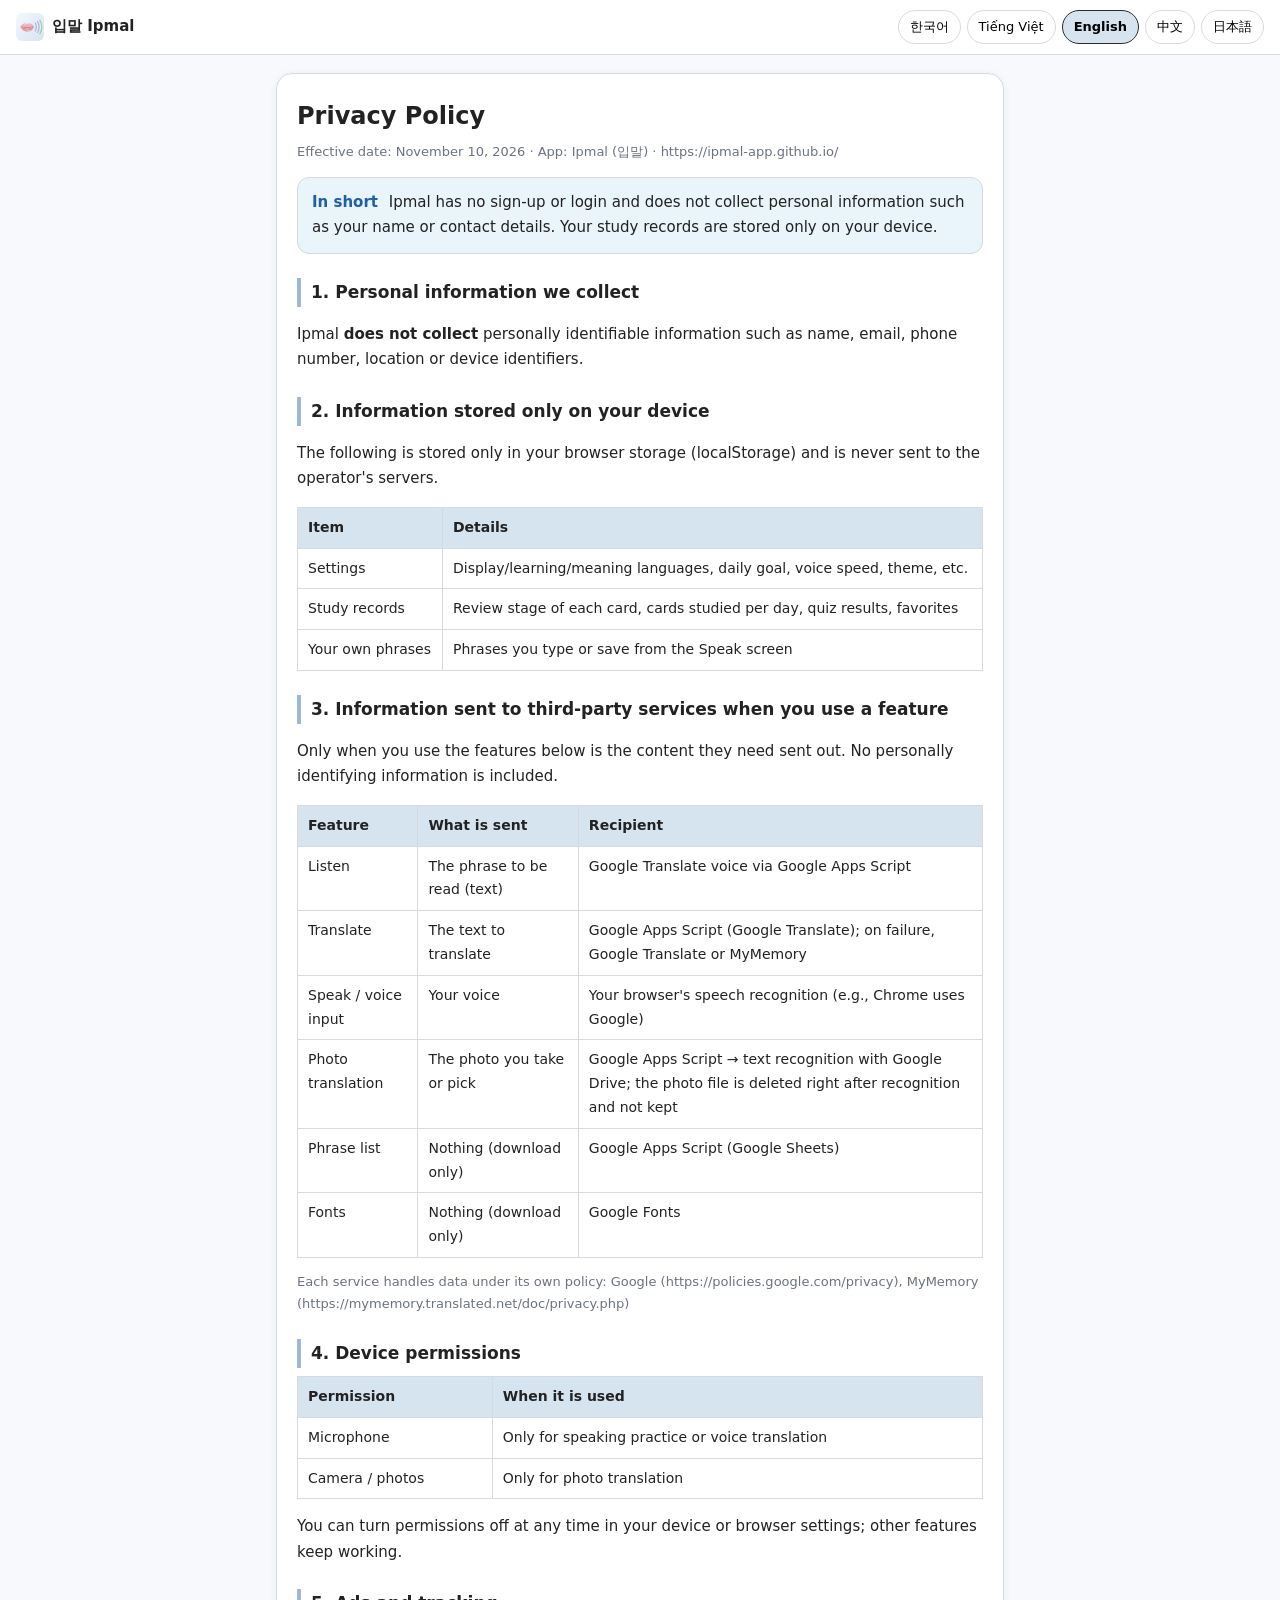
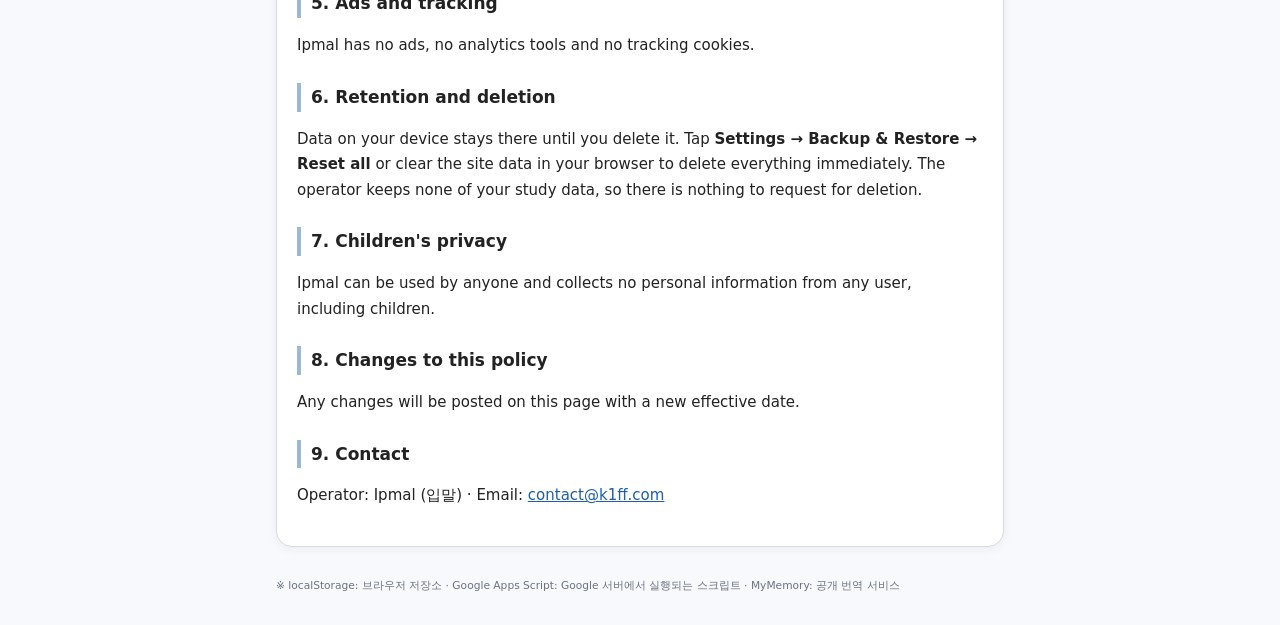
==== privacy.html @ 49c98808 "Add files via upload" ====
<!DOCTYPE html>
<html lang="ko">
<head>
<meta charset="UTF-8">
<meta name="viewport" content="width=device-width, initial-scale=1">
<meta name="referrer" content="no-referrer">
<title>입말 Ipmal — 개인정보처리방침 · Privacy Policy</title>
<link rel="icon" type="image/svg+xml" href="icons/icon.svg">
<link rel="stylesheet" href="css/doc.css">
</head>
<body>
<header class="doc-top">
  <a class="back" href="./#setup"><img src="icons/icon.svg" alt=""> 입말 Ipmal</a>
  <nav class="langs" id="langs">
    <button type="button" data-l="ko">한국어</button><button type="button" data-l="vi">Tiếng Việt</button><button type="button" data-l="en">English</button><button type="button" data-l="zh">中文</button><button type="button" data-l="ja">日本語</button>
  </nav>
</header>

<main>
<!-- ===================== 한국어 ===================== -->
<article lang="ko" data-l="ko">
  <h1>개인정보처리방침</h1>
  <p class="meta">시행일: 2026년 11월 10일 · 앱: 입말 (Ipmal) · https://ipmal-app.github.io/</p>
  <div class="sum"><b>한 줄 요약</b> 입말은 회원가입·로그인이 없고, 이름·연락처 같은 개인정보를 수집하지 않습니다. 학습 기록은 사용자의 기기 안에만 저장됩니다.</div>

  <h2>1. 수집하는 개인정보</h2>
  <p>입말은 이름, 이메일, 전화번호, 위치, 기기 식별자 등 개인을 식별할 수 있는 정보를 <b>수집하지 않습니다</b>.</p>

  <h2>2. 기기에만 저장되는 정보</h2>
  <p>아래 정보는 사용자의 브라우저 저장소(localStorage)에만 저장되며, 운영자 서버로 전송되지 않습니다.</p>
  <table><tr><th>항목</th><th>내용</th></tr>
    <tr><td>학습 설정</td><td>화면·학습·뜻 언어, 하루 목표, 음성 속도, 테마 등</td></tr>
    <tr><td>학습 기록</td><td>카드별 복습 단계, 날짜별 학습 수, 퀴즈 결과, 즐겨찾기</td></tr>
    <tr><td>직접 추가한 문장</td><td>사용자가 입력하거나 말하기 화면에서 저장한 문장</td></tr></table>

  <h2>3. 기능 사용 시 외부 서비스로 보내지는 정보</h2>
  <p>아래 기능을 사용할 때에만, 해당 기능에 필요한 내용이 외부 서비스로 전송됩니다. 개인을 식별하는 정보는 함께 보내지 않습니다.</p>
  <table><tr><th>기능</th><th>보내는 내용</th><th>받는 곳</th></tr>
    <tr><td>음성 듣기</td><td>읽어 줄 문장(텍스트)</td><td>Google Apps Script를 거쳐 Google 번역 음성</td></tr>
    <tr><td>번역</td><td>번역할 문장(텍스트)</td><td>Google Apps Script(Google 번역), 실패 시 Google 번역 또는 MyMemory 번역</td></tr>
    <tr><td>말하기·음성 입력</td><td>말한 음성</td><td>브라우저의 음성 인식 기능 (예: Chrome은 Google 음성 인식)</td></tr>
    <tr><td>사진 번역</td><td>촬영하거나 고른 사진</td><td>Google Apps Script → Google Drive 글자 인식. 인식 직후 사진 파일을 삭제하며 보관하지 않음</td></tr>
    <tr><td>문장 목록 받기</td><td>없음 (문장 목록만 내려받음)</td><td>Google Apps Script (Google 시트)</td></tr>
    <tr><td>글꼴</td><td>없음 (글꼴 파일만 내려받음)</td><td>Google Fonts</td></tr></table>
  <p class="note">각 외부 서비스의 정보 처리는 해당 회사의 방침을 따릅니다: Google 개인정보처리방침 (https://policies.google.com/privacy), MyMemory (https://mymemory.translated.net/doc/privacy.php)</p>

  <h2>4. 기기 권한</h2>
  <table><tr><th>권한</th><th>사용 시점</th></tr>
    <tr><td>마이크</td><td>말하기 연습, 음성으로 번역할 때만</td></tr>
    <tr><td>카메라·사진</td><td>사진 번역을 할 때만</td></tr></table>
  <p>권한은 언제든 기기·브라우저 설정에서 끌 수 있으며, 꺼도 다른 기능은 그대로 쓸 수 있습니다.</p>

  <h2>5. 광고·추적</h2>
  <p>입말에는 광고, 방문 분석 도구, 추적용 쿠키가 없습니다.</p>

  <h2>6. 보관 기간과 삭제</h2>
  <p>기기에 저장된 정보는 사용자가 지울 때까지 그 기기에 남아 있습니다. <b>설정 → 백업·복원 → 전체 초기화</b>를 누르거나 브라우저의 사이트 데이터를 지우면 즉시 모두 삭제됩니다. 운영자는 사용자의 학습 정보를 보관하지 않으므로 별도로 삭제를 요청할 필요가 없습니다.</p>

  <h2>7. 아동의 개인정보</h2>
  <p>입말은 누구나 이용할 수 있으며, 아동을 포함한 어떤 사용자의 개인정보도 수집하지 않습니다.</p>

  <h2>8. 방침의 변경</h2>
  <p>내용이 바뀌면 이 페이지에 새 시행일과 함께 게시합니다.</p>

  <h2>9. 문의</h2>
  <p>운영: 입말 (Ipmal) · 이메일: <a href="mailto:contact@k1ff.com">contact@k1ff.com</a></p>
</article>

<!-- ===================== Tiếng Việt ===================== -->
<article lang="vi" data-l="vi" hidden>
  <h1>Chính sách quyền riêng tư</h1>
  <p class="meta">Ngày hiệu lực: 10/11/2026 · Ứng dụng: Ipmal (입말) · https://ipmal-app.github.io/</p>
  <div class="sum"><b>Tóm tắt</b> Ipmal không cần đăng ký hay đăng nhập và không thu thập thông tin cá nhân như tên hay số điện thoại. Dữ liệu học chỉ lưu trên thiết bị của bạn.</div>

  <h2>1. Thông tin cá nhân được thu thập</h2>
  <p>Ipmal <b>không thu thập</b> thông tin nhận dạng cá nhân như tên, email, số điện thoại, vị trí hay mã thiết bị.</p>

  <h2>2. Thông tin chỉ lưu trên thiết bị</h2>
  <p>Các thông tin dưới đây chỉ được lưu trong bộ nhớ trình duyệt (localStorage) và không gửi tới máy chủ của nhà vận hành.</p>
  <table><tr><th>Mục</th><th>Nội dung</th></tr>
    <tr><td>Cài đặt học</td><td>Ngôn ngữ giao diện/học/nghĩa, mục tiêu mỗi ngày, tốc độ giọng nói, giao diện…</td></tr>
    <tr><td>Dữ liệu học</td><td>Mức ôn tập của từng thẻ, số thẻ học theo ngày, kết quả trắc nghiệm, mục yêu thích</td></tr>
    <tr><td>Câu tự thêm</td><td>Câu bạn nhập hoặc lưu từ màn hình Nói</td></tr></table>

  <h2>3. Thông tin gửi tới dịch vụ bên ngoài khi dùng tính năng</h2>
  <p>Chỉ khi bạn dùng các tính năng dưới đây, nội dung cần thiết mới được gửi đi. Không kèm thông tin nhận dạng cá nhân.</p>
  <table><tr><th>Tính năng</th><th>Nội dung gửi</th><th>Nơi nhận</th></tr>
    <tr><td>Nghe phát âm</td><td>Câu cần đọc (văn bản)</td><td>Giọng đọc Google Dịch qua Google Apps Script</td></tr>
    <tr><td>Dịch</td><td>Câu cần dịch (văn bản)</td><td>Google Apps Script (Google Dịch); nếu lỗi: Google Dịch hoặc MyMemory</td></tr>
    <tr><td>Nói · nhập bằng giọng</td><td>Giọng nói của bạn</td><td>Tính năng nhận dạng giọng nói của trình duyệt (ví dụ Chrome dùng Google)</td></tr>
    <tr><td>Dịch ảnh</td><td>Ảnh chụp hoặc ảnh chọn</td><td>Google Apps Script → nhận dạng chữ bằng Google Drive; xóa ảnh ngay sau khi nhận dạng, không lưu giữ</td></tr>
    <tr><td>Tải danh sách câu</td><td>Không gửi gì (chỉ tải về)</td><td>Google Apps Script (Google Sheets)</td></tr>
    <tr><td>Phông chữ</td><td>Không gửi gì (chỉ tải về)</td><td>Google Fonts</td></tr></table>
  <p class="note">Việc xử lý thông tin của từng dịch vụ tuân theo chính sách của công ty đó: Google (https://policies.google.com/privacy), MyMemory (https://mymemory.translated.net/doc/privacy.php)</p>

  <h2>4. Quyền trên thiết bị</h2>
  <table><tr><th>Quyền</th><th>Khi nào dùng</th></tr>
    <tr><td>Micro</td><td>Chỉ khi luyện nói hoặc dịch bằng giọng nói</td></tr>
    <tr><td>Camera · Ảnh</td><td>Chỉ khi dịch ảnh</td></tr></table>
  <p>Bạn có thể tắt quyền bất cứ lúc nào trong cài đặt thiết bị/trình duyệt; các tính năng khác vẫn dùng bình thường.</p>

  <h2>5. Quảng cáo · theo dõi</h2>
  <p>Ipmal không có quảng cáo, công cụ phân tích truy cập hay cookie theo dõi.</p>

  <h2>6. Thời gian lưu và xóa</h2>
  <p>Dữ liệu trên thiết bị được giữ cho đến khi bạn xóa. Nhấn <b>Cài đặt → Sao lưu · Khôi phục → Đặt lại tất cả</b> hoặc xóa dữ liệu trang web của trình duyệt để xóa ngay toàn bộ. Nhà vận hành không lưu dữ liệu học của bạn nên không cần yêu cầu xóa riêng.</p>

  <h2>7. Thông tin của trẻ em</h2>
  <p>Ai cũng có thể dùng Ipmal, và ứng dụng không thu thập thông tin cá nhân của bất kỳ ai, kể cả trẻ em.</p>

  <h2>8. Thay đổi chính sách</h2>
  <p>Khi có thay đổi, chúng tôi sẽ đăng tại trang này kèm ngày hiệu lực mới.</p>

  <h2>9. Liên hệ</h2>
  <p>Vận hành: Ipmal (입말) · Email: <a href="mailto:contact@k1ff.com">contact@k1ff.com</a></p>
</article>

<!-- ===================== English ===================== -->
<article lang="en" data-l="en" hidden>
  <h1>Privacy Policy</h1>
  <p class="meta">Effective date: November 10, 2026 · App: Ipmal (입말) · https://ipmal-app.github.io/</p>
  <div class="sum"><b>In short</b> Ipmal has no sign-up or login and does not collect personal information such as your name or contact details. Your study records are stored only on your device.</div>

  <h2>1. Personal information we collect</h2>
  <p>Ipmal <b>does not collect</b> personally identifiable information such as name, email, phone number, location or device identifiers.</p>

  <h2>2. Information stored only on your device</h2>
  <p>The following is stored only in your browser storage (localStorage) and is never sent to the operator's servers.</p>
  <table><tr><th>Item</th><th>Details</th></tr>
    <tr><td>Settings</td><td>Display/learning/meaning languages, daily goal, voice speed, theme, etc.</td></tr>
    <tr><td>Study records</td><td>Review stage of each card, cards studied per day, quiz results, favorites</td></tr>
    <tr><td>Your own phrases</td><td>Phrases you type or save from the Speak screen</td></tr></table>

  <h2>3. Information sent to third-party services when you use a feature</h2>
  <p>Only when you use the features below is the content they need sent out. No personally identifying information is included.</p>
  <table><tr><th>Feature</th><th>What is sent</th><th>Recipient</th></tr>
    <tr><td>Listen</td><td>The phrase to be read (text)</td><td>Google Translate voice via Google Apps Script</td></tr>
    <tr><td>Translate</td><td>The text to translate</td><td>Google Apps Script (Google Translate); on failure, Google Translate or MyMemory</td></tr>
    <tr><td>Speak / voice input</td><td>Your voice</td><td>Your browser's speech recognition (e.g., Chrome uses Google)</td></tr>
    <tr><td>Photo translation</td><td>The photo you take or pick</td><td>Google Apps Script → text recognition with Google Drive; the photo file is deleted right after recognition and not kept</td></tr>
    <tr><td>Phrase list</td><td>Nothing (download only)</td><td>Google Apps Script (Google Sheets)</td></tr>
    <tr><td>Fonts</td><td>Nothing (download only)</td><td>Google Fonts</td></tr></table>
  <p class="note">Each service handles data under its own policy: Google (https://policies.google.com/privacy), MyMemory (https://mymemory.translated.net/doc/privacy.php)</p>

  <h2>4. Device permissions</h2>
  <table><tr><th>Permission</th><th>When it is used</th></tr>
    <tr><td>Microphone</td><td>Only for speaking practice or voice translation</td></tr>
    <tr><td>Camera / photos</td><td>Only for photo translation</td></tr></table>
  <p>You can turn permissions off at any time in your device or browser settings; other features keep working.</p>

  <h2>5. Ads and tracking</h2>
  <p>Ipmal has no ads, no analytics tools and no tracking cookies.</p>

  <h2>6. Retention and deletion</h2>
  <p>Data on your device stays there until you delete it. Tap <b>Settings → Backup &amp; Restore → Reset all</b> or clear the site data in your browser to delete everything immediately. The operator keeps none of your study data, so there is nothing to request for deletion.</p>

  <h2>7. Children's privacy</h2>
  <p>Ipmal can be used by anyone and collects no personal information from any user, including children.</p>

  <h2>8. Changes to this policy</h2>
  <p>Any changes will be posted on this page with a new effective date.</p>

  <h2>9. Contact</h2>
  <p>Operator: Ipmal (입말) · Email: <a href="mailto:contact@k1ff.com">contact@k1ff.com</a></p>
</article>

<!-- ===================== 中文 ===================== -->
<article lang="zh" data-l="zh" hidden>
  <h1>隐私政策</h1>
  <p class="meta">生效日期：2026年11月10日 · 应用：Ipmal（입말）· https://ipmal-app.github.io/</p>
  <div class="sum"><b>摘要</b> Ipmal 无需注册或登录，不收集姓名、联系方式等个人信息。学习记录只保存在您的设备上。</div>

  <h2>1. 收集的个人信息</h2>
  <p>Ipmal <b>不收集</b>姓名、电子邮箱、电话号码、位置、设备标识等可识别个人身份的信息。</p>

  <h2>2. 仅保存在设备上的信息</h2>
  <p>以下信息只保存在浏览器存储（localStorage）中，不会发送到运营方服务器。</p>
  <table><tr><th>项目</th><th>内容</th></tr>
    <tr><td>学习设置</td><td>界面/学习/释义语言、每日目标、语速、主题等</td></tr>
    <tr><td>学习记录</td><td>每张卡片的复习阶段、每日学习数量、测验结果、收藏</td></tr>
    <tr><td>自行添加的句子</td><td>您输入或在“说话”页面保存的句子</td></tr></table>

  <h2>3. 使用功能时发送给外部服务的信息</h2>
  <p>仅在使用以下功能时，才会发送该功能所需的内容，不附带任何可识别个人身份的信息。</p>
  <table><tr><th>功能</th><th>发送内容</th><th>接收方</th></tr>
    <tr><td>听发音</td><td>要朗读的句子（文本）</td><td>经 Google Apps Script 调用 Google 翻译语音</td></tr>
    <tr><td>翻译</td><td>要翻译的文本</td><td>Google Apps Script（Google 翻译）；失败时为 Google 翻译或 MyMemory</td></tr>
    <tr><td>说话 · 语音输入</td><td>您的语音</td><td>浏览器自带的语音识别（如 Chrome 使用 Google）</td></tr>
    <tr><td>拍照翻译</td><td>拍摄或选择的照片</td><td>Google Apps Script → Google Drive 文字识别；识别后立即删除照片，不予保存</td></tr>
    <tr><td>获取句子列表</td><td>无（仅下载）</td><td>Google Apps Script（Google 表格）</td></tr>
    <tr><td>字体</td><td>无（仅下载）</td><td>Google Fonts</td></tr></table>
  <p class="note">各服务按其自身政策处理信息：Google（https://policies.google.com/privacy）、MyMemory（https://mymemory.translated.net/doc/privacy.php）</p>

  <h2>4. 设备权限</h2>
  <table><tr><th>权限</th><th>使用时机</th></tr>
    <tr><td>麦克风</td><td>仅在说话练习或语音翻译时</td></tr>
    <tr><td>相机 · 照片</td><td>仅在拍照翻译时</td></tr></table>
  <p>您可随时在设备或浏览器设置中关闭权限，其他功能仍可正常使用。</p>

  <h2>5. 广告 · 跟踪</h2>
  <p>Ipmal 没有广告、访问分析工具或跟踪 Cookie。</p>

  <h2>6. 保存期限与删除</h2>
  <p>设备上的信息会一直保留，直到您删除。点击<b>设置 → 备份·恢复 → 全部重置</b>或清除浏览器的网站数据，即可立即全部删除。运营方不保存您的学习信息，因此无需另行申请删除。</p>

  <h2>7. 儿童隐私</h2>
  <p>任何人都可以使用 Ipmal，本应用不收集包括儿童在内的任何用户的个人信息。</p>

  <h2>8. 政策变更</h2>
  <p>如有变更，将在本页面公布并注明新的生效日期。</p>

  <h2>9. 联系方式</h2>
  <p>运营：Ipmal（입말）· 邮箱：<a href="mailto:contact@k1ff.com">contact@k1ff.com</a></p>
</article>

<!-- ===================== 日本語 ===================== -->
<article lang="ja" data-l="ja" hidden>
  <h1>プライバシーポリシー</h1>
  <p class="meta">施行日：2026年11月10日 · アプリ：Ipmal（입말）· https://ipmal-app.github.io/</p>
  <div class="sum"><b>要約</b> Ipmalは会員登録・ログインがなく、氏名や連絡先などの個人情報を収集しません。学習記録はお使いの端末内にのみ保存されます。</div>

  <h2>1. 収集する個人情報</h2>
  <p>Ipmalは氏名、メールアドレス、電話番号、位置情報、端末識別子など、個人を特定できる情報を<b>収集しません</b>。</p>

  <h2>2. 端末にのみ保存される情報</h2>
  <p>以下の情報はブラウザのストレージ（localStorage）にのみ保存され、運営者のサーバーには送信されません。</p>
  <table><tr><th>項目</th><th>内容</th></tr>
    <tr><td>学習設定</td><td>表示・学習・意味の言語、1日の目標、音声速度、テーマなど</td></tr>
    <tr><td>学習記録</td><td>カードごとの復習段階、日別の学習数、クイズ結果、お気に入り</td></tr>
    <tr><td>自分で追加した文</td><td>入力した文や「話す」画面で保存した文</td></tr></table>

  <h2>3. 機能利用時に外部サービスへ送られる情報</h2>
  <p>以下の機能を使うときだけ、その機能に必要な内容が送信されます。個人を特定する情報は含まれません。</p>
  <table><tr><th>機能</th><th>送信内容</th><th>送信先</th></tr>
    <tr><td>音声を聞く</td><td>読み上げる文（テキスト）</td><td>Google Apps Script 経由の Google 翻訳音声</td></tr>
    <tr><td>翻訳</td><td>翻訳する文（テキスト）</td><td>Google Apps Script（Google 翻訳）、失敗時は Google 翻訳または MyMemory</td></tr>
    <tr><td>話す・音声入力</td><td>話した音声</td><td>ブラウザの音声認識機能（例：Chrome は Google）</td></tr>
    <tr><td>写真翻訳</td><td>撮影または選択した写真</td><td>Google Apps Script → Google Drive の文字認識。認識直後に写真ファイルを削除し、保管しません</td></tr>
    <tr><td>文リストの取得</td><td>なし（ダウンロードのみ）</td><td>Google Apps Script（Google スプレッドシート）</td></tr>
    <tr><td>フォント</td><td>なし（ダウンロードのみ）</td><td>Google Fonts</td></tr></table>
  <p class="note">各サービスでの情報の取り扱いは、それぞれの方針に従います：Google（https://policies.google.com/privacy）、MyMemory（https://mymemory.translated.net/doc/privacy.php）</p>

  <h2>4. 端末の権限</h2>
  <table><tr><th>権限</th><th>使う場面</th></tr>
    <tr><td>マイク</td><td>話す練習、音声で翻訳するときのみ</td></tr>
    <tr><td>カメラ・写真</td><td>写真翻訳のときのみ</td></tr></table>
  <p>権限は端末・ブラウザの設定からいつでもオフにでき、ほかの機能はそのまま使えます。</p>

  <h2>5. 広告・トラッキング</h2>
  <p>Ipmalには広告、アクセス解析ツール、トラッキング用Cookieはありません。</p>

  <h2>6. 保存期間と削除</h2>
  <p>端末に保存された情報は、削除するまでその端末に残ります。<b>設定 → バックアップ・復元 → すべて初期化</b>を押すか、ブラウザのサイトデータを消去すると、すぐにすべて削除されます。運営者は学習情報を保管していないため、別途削除を依頼する必要はありません。</p>

  <h2>7. 子どもの個人情報</h2>
  <p>Ipmalは誰でも利用でき、子どもを含むどの利用者の個人情報も収集しません。</p>

  <h2>8. ポリシーの変更</h2>
  <p>変更がある場合は、新しい施行日とともにこのページに掲載します。</p>

  <h2>9. お問い合わせ</h2>
  <p>運営：Ipmal（입말）· メール：<a href="mailto:contact@k1ff.com">contact@k1ff.com</a></p>
</article>
</main>

<footer class="doc-foot">※ localStorage: 브라우저 저장소 · Google Apps Script: Google 서버에서 실행되는 스크립트 · MyMemory: 공개 번역 서비스</footer>
<script src="js/privacy.js"></script>
</body>
</html>
---- css/doc.css ----
/* 입말 문서 페이지 (개인정보처리방침) — 파스텔, 원색 미사용 */
:root { --bg: #F7F9FC; --card: #FFFFFF; --soft: #F1F4F8; --line: #D5DAE1; --line-strong: #2B2B2B; --text: #222222; --sub: #6B7280; --blue: #1F5FA8; --p-blue: #D6E4F0; --p-blue2: #EAF4FB; }
* { box-sizing: border-box; }
body { margin: 0; background: var(--bg); color: var(--text); line-height: 1.7; font-size: 15px;
  font-family: 'Noto Sans KR', 'Noto Sans SC', 'Noto Sans JP', system-ui, -apple-system, 'Malgun Gothic', sans-serif; }
.doc-top { position: sticky; top: 0; z-index: 2; background: rgba(255, 255, 255, .9); backdrop-filter: blur(8px); border-bottom: 1px solid var(--line);
  padding: 10px 16px; display: flex; flex-wrap: wrap; align-items: center; justify-content: space-between; gap: 8px; }
.back { display: inline-flex; align-items: center; gap: 8px; color: var(--text); text-decoration: none; font-weight: 700; }
.back img { width: 28px; height: 28px; }
.langs { display: flex; flex-wrap: wrap; gap: 6px; }
.langs button { padding: 5px 11px; border-radius: 999px; border: 1px solid var(--line); background: var(--card); cursor: pointer; font: inherit; font-size: 13px; }
.langs button.on { background: var(--p-blue); border-color: var(--line-strong); font-weight: 700; }
main { max-width: 760px; margin: 0 auto; padding: 18px 16px 30px; }
article { background: var(--card); border: 1px solid var(--line); border-radius: 16px; padding: 22px 20px; box-shadow: 0 2px 10px rgba(30, 50, 80, .06); }
h1 { font-size: 24px; margin: 0 0 4px; }
h2 { font-size: 17px; margin: 24px 0 8px; padding-left: 10px; border-left: 4px solid #9DB8D6; }
.meta { color: var(--sub); font-size: 13px; margin: 0 0 14px; word-break: break-all; }
.sum { background: var(--p-blue2); border: 1px solid var(--line); border-radius: 12px; padding: 12px 14px; }
.sum b { color: var(--blue); margin-right: 6px; }
table { width: 100%; border-collapse: collapse; margin: 8px 0; font-size: 14px; }
th, td { border: 1px solid var(--line); padding: 8px 10px; text-align: left; vertical-align: top; }
th { background: var(--p-blue); font-weight: 700; white-space: nowrap; }
.note { color: var(--sub); font-size: 13px; word-break: break-all; }
a { color: var(--blue); }
.doc-foot { max-width: 760px; margin: 0 auto; padding: 0 16px 30px; color: var(--sub); font-size: 8pt; }
@media (max-width: 520px) { article { padding: 18px 14px; } th, td { padding: 6px 7px; font-size: 13px; } }
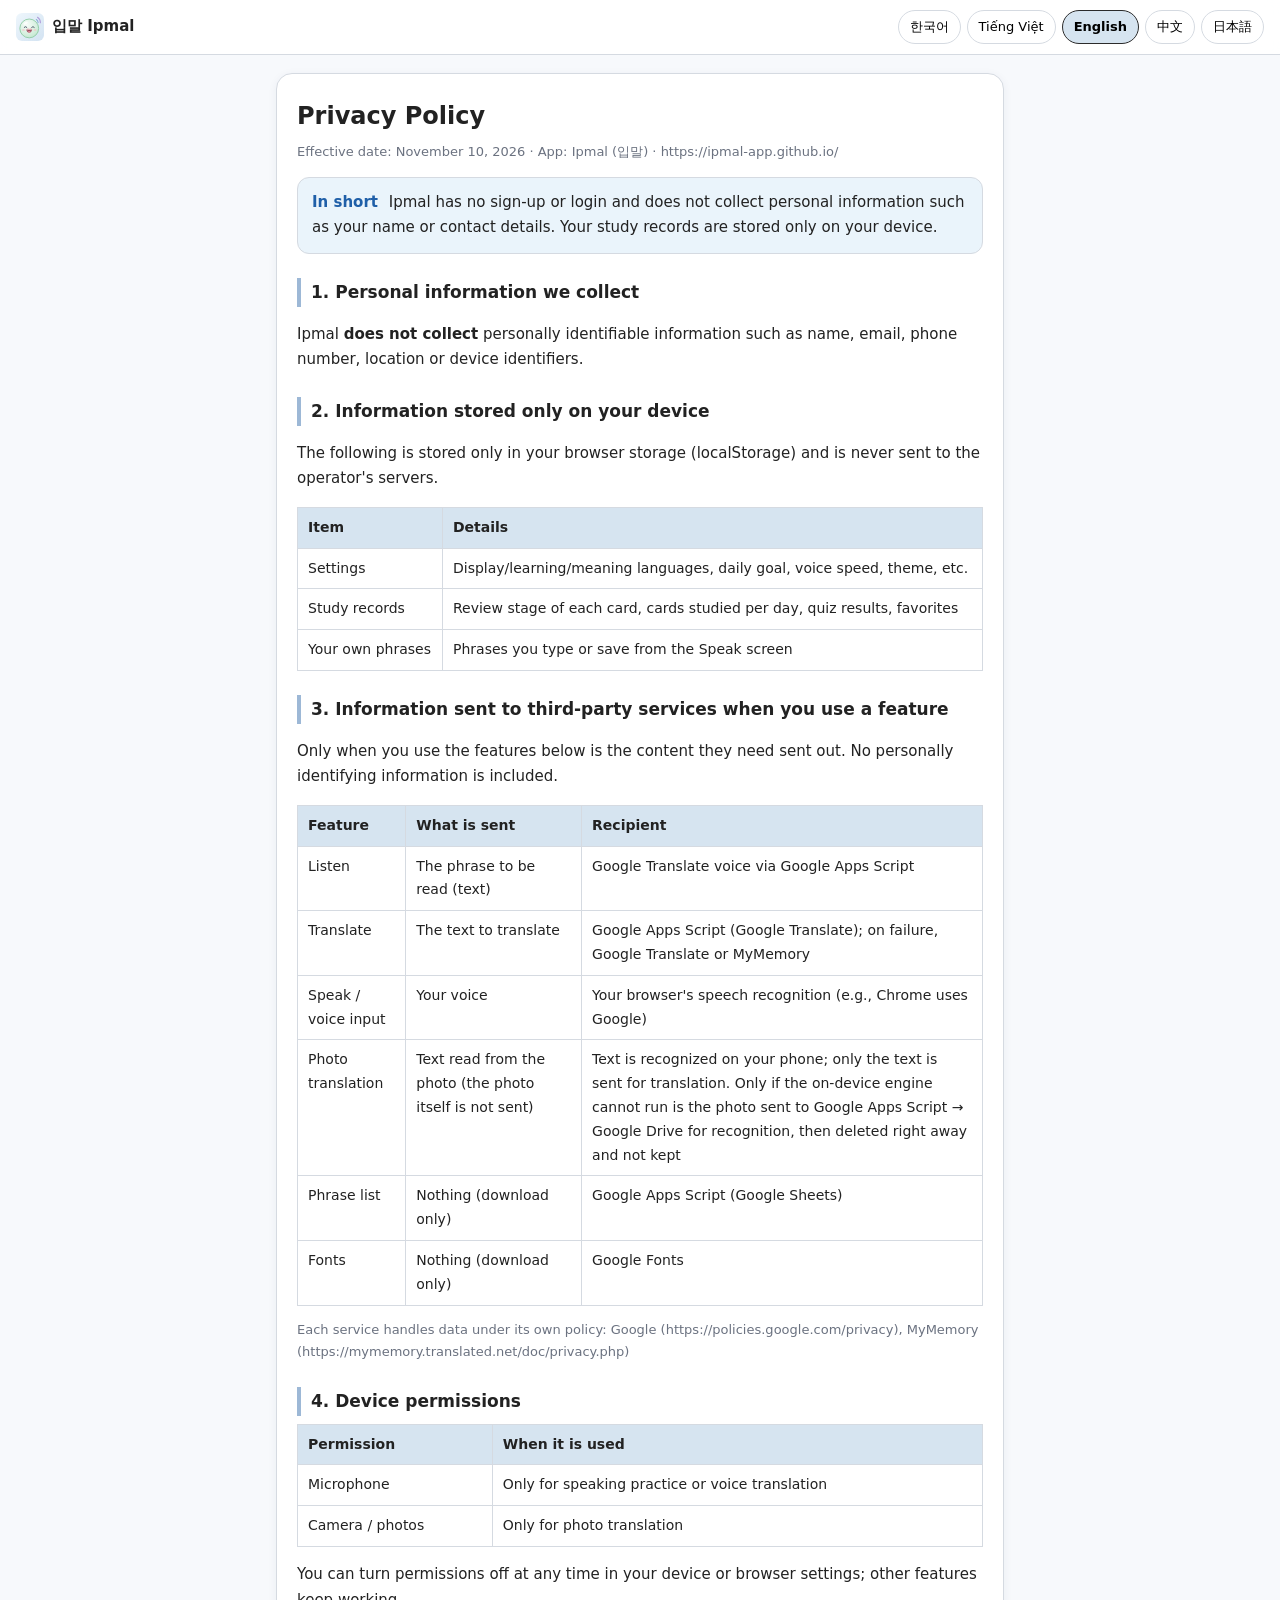
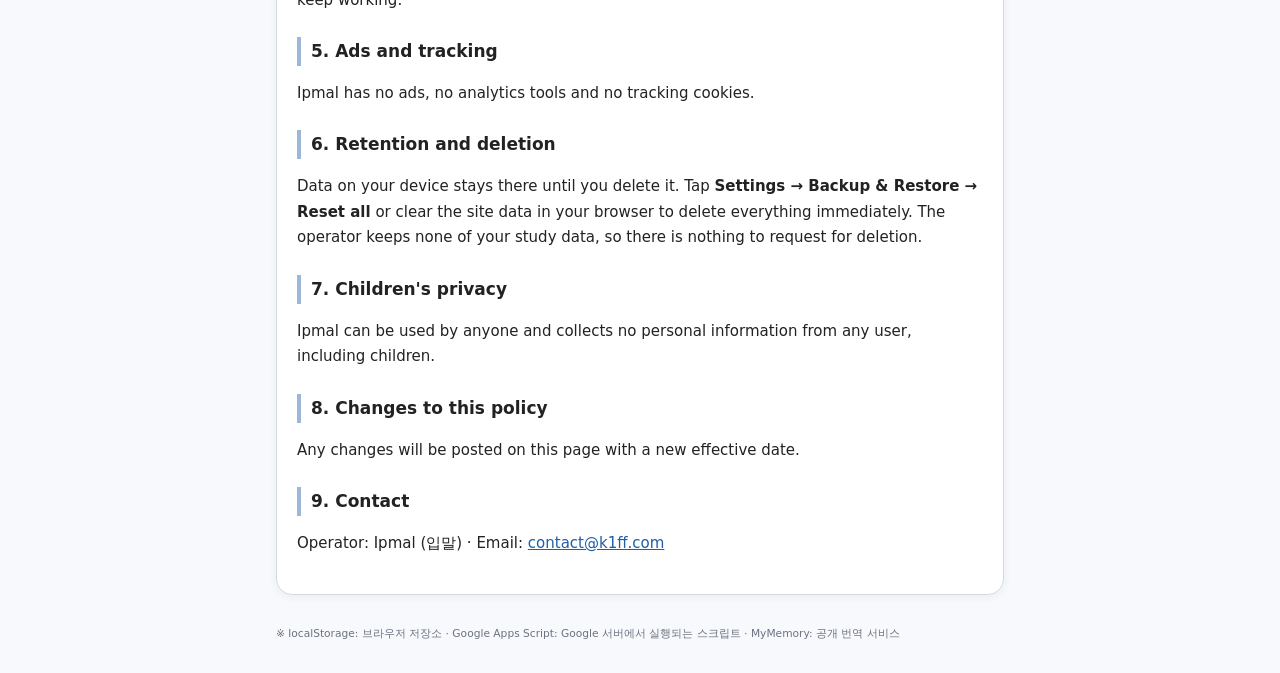
==== commit 0c3eef95: "Add files via upload" ====
--- a/privacy.html
+++ b/privacy.html
@@ -39,7 +39,7 @@
     <tr><td>음성 듣기</td><td>읽어 줄 문장(텍스트)</td><td>Google Apps Script를 거쳐 Google 번역 음성</td></tr>
     <tr><td>번역</td><td>번역할 문장(텍스트)</td><td>Google Apps Script(Google 번역), 실패 시 Google 번역 또는 MyMemory 번역</td></tr>
     <tr><td>말하기·음성 입력</td><td>말한 음성</td><td>브라우저의 음성 인식 기능 (예: Chrome은 Google 음성 인식)</td></tr>
-    <tr><td>사진 번역</td><td>촬영하거나 고른 사진</td><td>Google Apps Script → Google Drive 글자 인식. 인식 직후 사진 파일을 삭제하며 보관하지 않음</td></tr>
+    <tr><td>사진 번역</td><td>사진에서 읽은 글자(사진 자체는 보내지 않음)</td><td>글자 인식은 휴대폰 안에서 처리. 읽은 글자만 번역에 사용. 기기에서 인식 엔진을 못 쓰는 경우에 한해 사진을 Google Apps Script → Google Drive 글자 인식으로 보내고, 인식 직후 삭제하며 보관하지 않음</td></tr>
     <tr><td>문장 목록 받기</td><td>없음 (문장 목록만 내려받음)</td><td>Google Apps Script (Google 시트)</td></tr>
     <tr><td>글꼴</td><td>없음 (글꼴 파일만 내려받음)</td><td>Google Fonts</td></tr></table>
   <p class="note">각 외부 서비스의 정보 처리는 해당 회사의 방침을 따릅니다: Google 개인정보처리방침 (https://policies.google.com/privacy), MyMemory (https://mymemory.translated.net/doc/privacy.php)</p>
@@ -88,7 +88,7 @@
     <tr><td>Nghe phát âm</td><td>Câu cần đọc (văn bản)</td><td>Giọng đọc Google Dịch qua Google Apps Script</td></tr>
     <tr><td>Dịch</td><td>Câu cần dịch (văn bản)</td><td>Google Apps Script (Google Dịch); nếu lỗi: Google Dịch hoặc MyMemory</td></tr>
     <tr><td>Nói · nhập bằng giọng</td><td>Giọng nói của bạn</td><td>Tính năng nhận dạng giọng nói của trình duyệt (ví dụ Chrome dùng Google)</td></tr>
-    <tr><td>Dịch ảnh</td><td>Ảnh chụp hoặc ảnh chọn</td><td>Google Apps Script → nhận dạng chữ bằng Google Drive; xóa ảnh ngay sau khi nhận dạng, không lưu giữ</td></tr>
+    <tr><td>Dịch ảnh</td><td>Chữ đọc được từ ảnh (không gửi ảnh)</td><td>Nhận dạng chữ ngay trên điện thoại; chỉ gửi chữ để dịch. Chỉ khi máy không chạy được bộ nhận dạng, ảnh mới được gửi tới Google Apps Script → Google Drive để nhận dạng, xóa ngay sau đó và không lưu giữ</td></tr>
     <tr><td>Tải danh sách câu</td><td>Không gửi gì (chỉ tải về)</td><td>Google Apps Script (Google Sheets)</td></tr>
     <tr><td>Phông chữ</td><td>Không gửi gì (chỉ tải về)</td><td>Google Fonts</td></tr></table>
   <p class="note">Việc xử lý thông tin của từng dịch vụ tuân theo chính sách của công ty đó: Google (https://policies.google.com/privacy), MyMemory (https://mymemory.translated.net/doc/privacy.php)</p>
@@ -137,7 +137,7 @@
     <tr><td>Listen</td><td>The phrase to be read (text)</td><td>Google Translate voice via Google Apps Script</td></tr>
     <tr><td>Translate</td><td>The text to translate</td><td>Google Apps Script (Google Translate); on failure, Google Translate or MyMemory</td></tr>
     <tr><td>Speak / voice input</td><td>Your voice</td><td>Your browser's speech recognition (e.g., Chrome uses Google)</td></tr>
-    <tr><td>Photo translation</td><td>The photo you take or pick</td><td>Google Apps Script → text recognition with Google Drive; the photo file is deleted right after recognition and not kept</td></tr>
+    <tr><td>Photo translation</td><td>Text read from the photo (the photo itself is not sent)</td><td>Text is recognized on your phone; only the text is sent for translation. Only if the on-device engine cannot run is the photo sent to Google Apps Script → Google Drive for recognition, then deleted right away and not kept</td></tr>
     <tr><td>Phrase list</td><td>Nothing (download only)</td><td>Google Apps Script (Google Sheets)</td></tr>
     <tr><td>Fonts</td><td>Nothing (download only)</td><td>Google Fonts</td></tr></table>
   <p class="note">Each service handles data under its own policy: Google (https://policies.google.com/privacy), MyMemory (https://mymemory.translated.net/doc/privacy.php)</p>
@@ -186,7 +186,7 @@
     <tr><td>听发音</td><td>要朗读的句子（文本）</td><td>经 Google Apps Script 调用 Google 翻译语音</td></tr>
     <tr><td>翻译</td><td>要翻译的文本</td><td>Google Apps Script（Google 翻译）；失败时为 Google 翻译或 MyMemory</td></tr>
     <tr><td>说话 · 语音输入</td><td>您的语音</td><td>浏览器自带的语音识别（如 Chrome 使用 Google）</td></tr>
-    <tr><td>拍照翻译</td><td>拍摄或选择的照片</td><td>Google Apps Script → Google Drive 文字识别；识别后立即删除照片，不予保存</td></tr>
+    <tr><td>拍照翻译</td><td>从照片中读取的文字（不发送照片本身）</td><td>文字识别在手机上完成，仅发送文字用于翻译。仅当设备无法运行识别引擎时，才将照片发送至 Google Apps Script → Google Drive 识别，识别后立即删除，不予保存</td></tr>
     <tr><td>获取句子列表</td><td>无（仅下载）</td><td>Google Apps Script（Google 表格）</td></tr>
     <tr><td>字体</td><td>无（仅下载）</td><td>Google Fonts</td></tr></table>
   <p class="note">各服务按其自身政策处理信息：Google（https://policies.google.com/privacy）、MyMemory（https://mymemory.translated.net/doc/privacy.php）</p>
@@ -235,7 +235,7 @@
     <tr><td>音声を聞く</td><td>読み上げる文（テキスト）</td><td>Google Apps Script 経由の Google 翻訳音声</td></tr>
     <tr><td>翻訳</td><td>翻訳する文（テキスト）</td><td>Google Apps Script（Google 翻訳）、失敗時は Google 翻訳または MyMemory</td></tr>
     <tr><td>話す・音声入力</td><td>話した音声</td><td>ブラウザの音声認識機能（例：Chrome は Google）</td></tr>
-    <tr><td>写真翻訳</td><td>撮影または選択した写真</td><td>Google Apps Script → Google Drive の文字認識。認識直後に写真ファイルを削除し、保管しません</td></tr>
+    <tr><td>写真翻訳</td><td>写真から読み取った文字（写真そのものは送信しません）</td><td>文字認識はスマホ内で処理し、読み取った文字だけを翻訳に使用。端末で認識エンジンが使えない場合に限り、写真を Google Apps Script → Google Drive の文字認識へ送り、認識直後に削除して保管しません</td></tr>
     <tr><td>文リストの取得</td><td>なし（ダウンロードのみ）</td><td>Google Apps Script（Google スプレッドシート）</td></tr>
     <tr><td>フォント</td><td>なし（ダウンロードのみ）</td><td>Google Fonts</td></tr></table>
   <p class="note">各サービスでの情報の取り扱いは、それぞれの方針に従います：Google（https://policies.google.com/privacy）、MyMemory（https://mymemory.translated.net/doc/privacy.php）</p>
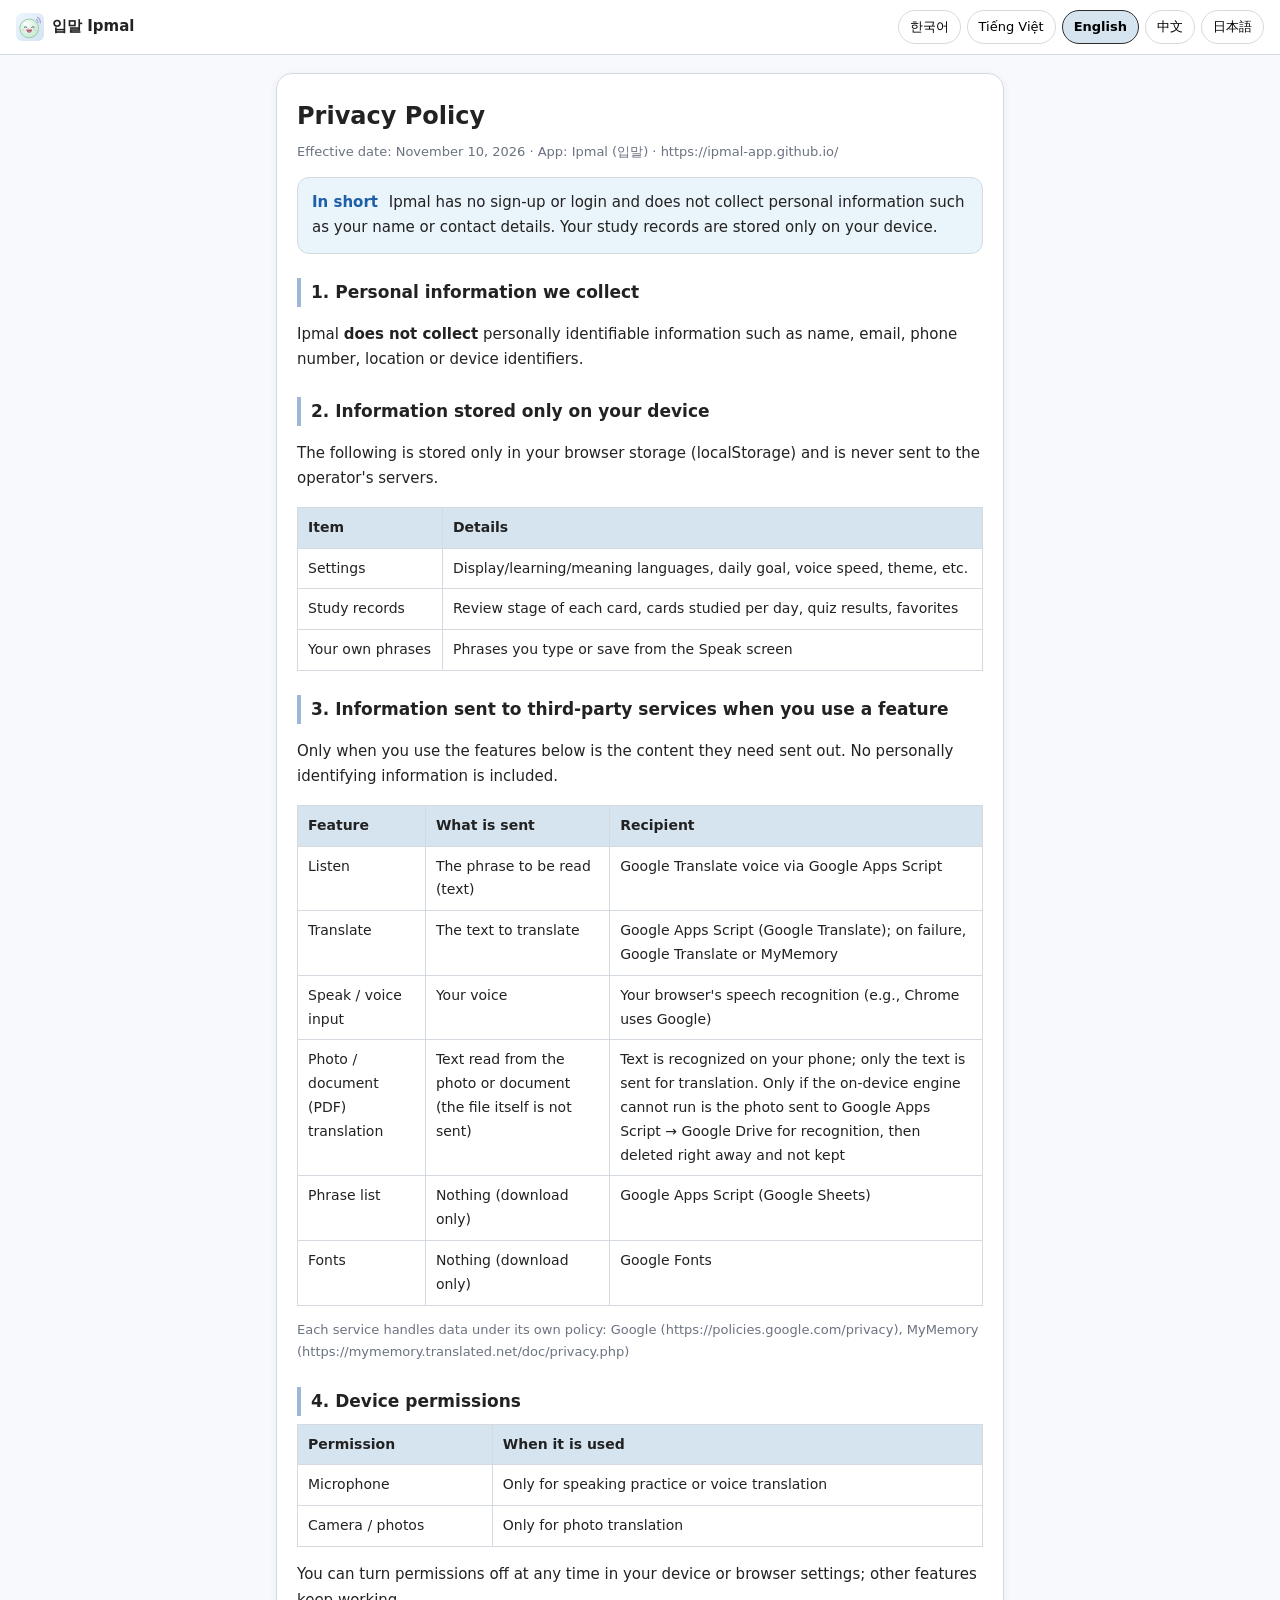
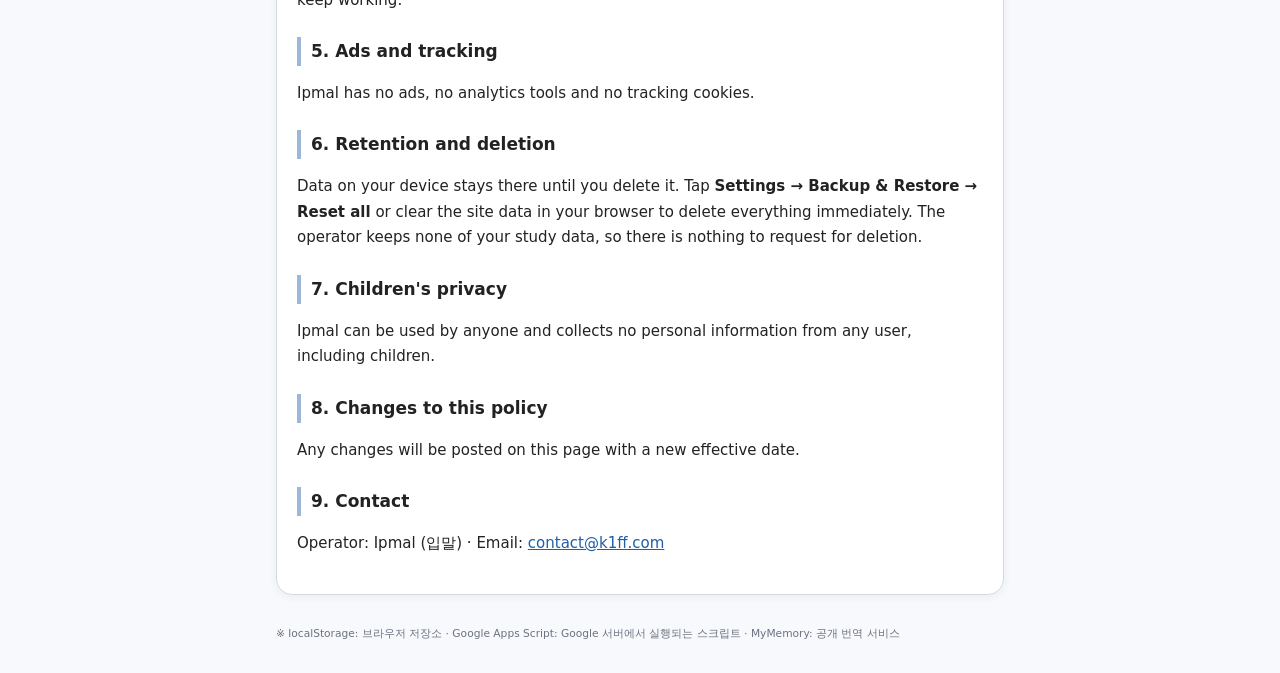
==== commit f40a95dd: "Add files via upload" ====
--- a/privacy.html
+++ b/privacy.html
@@ -39,7 +39,7 @@
     <tr><td>음성 듣기</td><td>읽어 줄 문장(텍스트)</td><td>Google Apps Script를 거쳐 Google 번역 음성</td></tr>
     <tr><td>번역</td><td>번역할 문장(텍스트)</td><td>Google Apps Script(Google 번역), 실패 시 Google 번역 또는 MyMemory 번역</td></tr>
     <tr><td>말하기·음성 입력</td><td>말한 음성</td><td>브라우저의 음성 인식 기능 (예: Chrome은 Google 음성 인식)</td></tr>
-    <tr><td>사진 번역</td><td>사진에서 읽은 글자(사진 자체는 보내지 않음)</td><td>글자 인식은 휴대폰 안에서 처리. 읽은 글자만 번역에 사용. 기기에서 인식 엔진을 못 쓰는 경우에 한해 사진을 Google Apps Script → Google Drive 글자 인식으로 보내고, 인식 직후 삭제하며 보관하지 않음</td></tr>
+    <tr><td>사진·문서(PDF) 번역</td><td>사진·문서에서 읽은 글자(사진·문서 파일 자체는 보내지 않음)</td><td>글자 인식은 휴대폰 안에서 처리. 읽은 글자만 번역에 사용. 기기에서 인식 엔진을 못 쓰는 경우에 한해 사진을 Google Apps Script → Google Drive 글자 인식으로 보내고, 인식 직후 삭제하며 보관하지 않음</td></tr>
     <tr><td>문장 목록 받기</td><td>없음 (문장 목록만 내려받음)</td><td>Google Apps Script (Google 시트)</td></tr>
     <tr><td>글꼴</td><td>없음 (글꼴 파일만 내려받음)</td><td>Google Fonts</td></tr></table>
   <p class="note">각 외부 서비스의 정보 처리는 해당 회사의 방침을 따릅니다: Google 개인정보처리방침 (https://policies.google.com/privacy), MyMemory (https://mymemory.translated.net/doc/privacy.php)</p>
@@ -88,7 +88,7 @@
     <tr><td>Nghe phát âm</td><td>Câu cần đọc (văn bản)</td><td>Giọng đọc Google Dịch qua Google Apps Script</td></tr>
     <tr><td>Dịch</td><td>Câu cần dịch (văn bản)</td><td>Google Apps Script (Google Dịch); nếu lỗi: Google Dịch hoặc MyMemory</td></tr>
     <tr><td>Nói · nhập bằng giọng</td><td>Giọng nói của bạn</td><td>Tính năng nhận dạng giọng nói của trình duyệt (ví dụ Chrome dùng Google)</td></tr>
-    <tr><td>Dịch ảnh</td><td>Chữ đọc được từ ảnh (không gửi ảnh)</td><td>Nhận dạng chữ ngay trên điện thoại; chỉ gửi chữ để dịch. Chỉ khi máy không chạy được bộ nhận dạng, ảnh mới được gửi tới Google Apps Script → Google Drive để nhận dạng, xóa ngay sau đó và không lưu giữ</td></tr>
+    <tr><td>Dịch ảnh / tài liệu (PDF)</td><td>Chữ đọc được từ ảnh/tài liệu (không gửi tệp)</td><td>Nhận dạng chữ ngay trên điện thoại; chỉ gửi chữ để dịch. Chỉ khi máy không chạy được bộ nhận dạng, ảnh mới được gửi tới Google Apps Script → Google Drive để nhận dạng, xóa ngay sau đó và không lưu giữ</td></tr>
     <tr><td>Tải danh sách câu</td><td>Không gửi gì (chỉ tải về)</td><td>Google Apps Script (Google Sheets)</td></tr>
     <tr><td>Phông chữ</td><td>Không gửi gì (chỉ tải về)</td><td>Google Fonts</td></tr></table>
   <p class="note">Việc xử lý thông tin của từng dịch vụ tuân theo chính sách của công ty đó: Google (https://policies.google.com/privacy), MyMemory (https://mymemory.translated.net/doc/privacy.php)</p>
@@ -137,7 +137,7 @@
     <tr><td>Listen</td><td>The phrase to be read (text)</td><td>Google Translate voice via Google Apps Script</td></tr>
     <tr><td>Translate</td><td>The text to translate</td><td>Google Apps Script (Google Translate); on failure, Google Translate or MyMemory</td></tr>
     <tr><td>Speak / voice input</td><td>Your voice</td><td>Your browser's speech recognition (e.g., Chrome uses Google)</td></tr>
-    <tr><td>Photo translation</td><td>Text read from the photo (the photo itself is not sent)</td><td>Text is recognized on your phone; only the text is sent for translation. Only if the on-device engine cannot run is the photo sent to Google Apps Script → Google Drive for recognition, then deleted right away and not kept</td></tr>
+    <tr><td>Photo / document (PDF) translation</td><td>Text read from the photo or document (the file itself is not sent)</td><td>Text is recognized on your phone; only the text is sent for translation. Only if the on-device engine cannot run is the photo sent to Google Apps Script → Google Drive for recognition, then deleted right away and not kept</td></tr>
     <tr><td>Phrase list</td><td>Nothing (download only)</td><td>Google Apps Script (Google Sheets)</td></tr>
     <tr><td>Fonts</td><td>Nothing (download only)</td><td>Google Fonts</td></tr></table>
   <p class="note">Each service handles data under its own policy: Google (https://policies.google.com/privacy), MyMemory (https://mymemory.translated.net/doc/privacy.php)</p>
@@ -186,7 +186,7 @@
     <tr><td>听发音</td><td>要朗读的句子（文本）</td><td>经 Google Apps Script 调用 Google 翻译语音</td></tr>
     <tr><td>翻译</td><td>要翻译的文本</td><td>Google Apps Script（Google 翻译）；失败时为 Google 翻译或 MyMemory</td></tr>
     <tr><td>说话 · 语音输入</td><td>您的语音</td><td>浏览器自带的语音识别（如 Chrome 使用 Google）</td></tr>
-    <tr><td>拍照翻译</td><td>从照片中读取的文字（不发送照片本身）</td><td>文字识别在手机上完成，仅发送文字用于翻译。仅当设备无法运行识别引擎时，才将照片发送至 Google Apps Script → Google Drive 识别，识别后立即删除，不予保存</td></tr>
+    <tr><td>拍照 / 文档(PDF)翻译</td><td>从照片或文档中读取的文字（不发送文件本身）</td><td>文字识别在手机上完成，仅发送文字用于翻译。仅当设备无法运行识别引擎时，才将照片发送至 Google Apps Script → Google Drive 识别，识别后立即删除，不予保存</td></tr>
     <tr><td>获取句子列表</td><td>无（仅下载）</td><td>Google Apps Script（Google 表格）</td></tr>
     <tr><td>字体</td><td>无（仅下载）</td><td>Google Fonts</td></tr></table>
   <p class="note">各服务按其自身政策处理信息：Google（https://policies.google.com/privacy）、MyMemory（https://mymemory.translated.net/doc/privacy.php）</p>
@@ -235,7 +235,7 @@
     <tr><td>音声を聞く</td><td>読み上げる文（テキスト）</td><td>Google Apps Script 経由の Google 翻訳音声</td></tr>
     <tr><td>翻訳</td><td>翻訳する文（テキスト）</td><td>Google Apps Script（Google 翻訳）、失敗時は Google 翻訳または MyMemory</td></tr>
     <tr><td>話す・音声入力</td><td>話した音声</td><td>ブラウザの音声認識機能（例：Chrome は Google）</td></tr>
-    <tr><td>写真翻訳</td><td>写真から読み取った文字（写真そのものは送信しません）</td><td>文字認識はスマホ内で処理し、読み取った文字だけを翻訳に使用。端末で認識エンジンが使えない場合に限り、写真を Google Apps Script → Google Drive の文字認識へ送り、認識直後に削除して保管しません</td></tr>
+    <tr><td>写真・文書(PDF)翻訳</td><td>写真・文書から読み取った文字（ファイルそのものは送信しません）</td><td>文字認識はスマホ内で処理し、読み取った文字だけを翻訳に使用。端末で認識エンジンが使えない場合に限り、写真を Google Apps Script → Google Drive の文字認識へ送り、認識直後に削除して保管しません</td></tr>
     <tr><td>文リストの取得</td><td>なし（ダウンロードのみ）</td><td>Google Apps Script（Google スプレッドシート）</td></tr>
     <tr><td>フォント</td><td>なし（ダウンロードのみ）</td><td>Google Fonts</td></tr></table>
   <p class="note">各サービスでの情報の取り扱いは、それぞれの方針に従います：Google（https://policies.google.com/privacy）、MyMemory（https://mymemory.translated.net/doc/privacy.php）</p>
